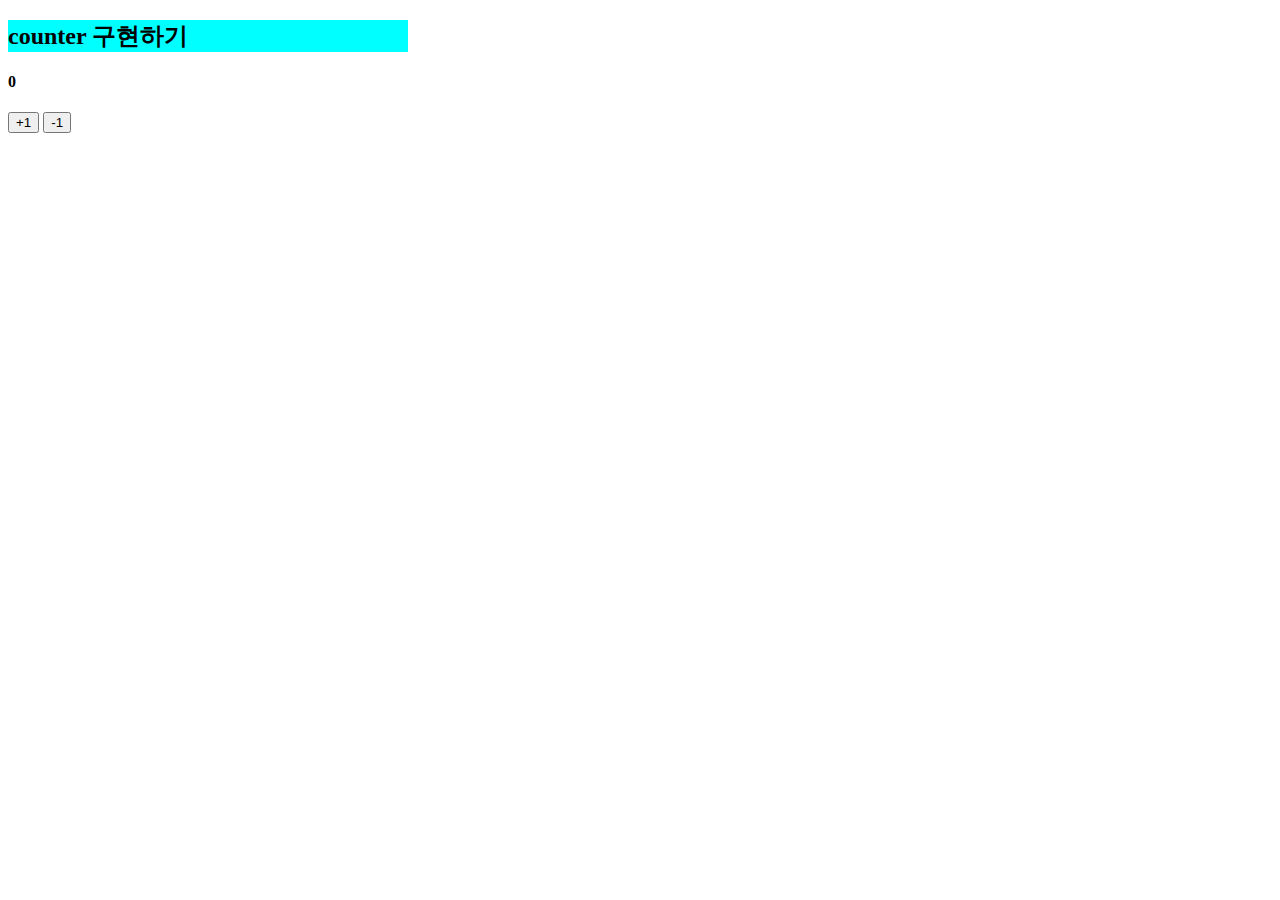
==== index.html @ a2a191c7 "Add files via upload" ====
<!DOCTYPE html>
<html lang="ko">
<head>
    <meta charset="UTF-8">
    <meta name="viewport" content="width=device-width, initial-scale=1.0">
    <title>Document</title>
    <style>
        h2 {
            background-color: aqua;
            width: 400px;
        }
    </style>
</head>
<body>
    <h2>counter 구현하기</h2>
    <h4 id = number>0</h4>
    <div>
        <button id = "inc">+1</button>
        <button id = "dec">-1</button>
    </div>
    
    <script>
        const $number = document.getElementById("number");
        const $incBtn = document.getElementById("inc");
        const $decBtn = document.getElementById("dec");

        $incBtn.addEventListener("click", increase);

        function increase(){
            const current = parseInt($number.textContent, 10);
            $number.textContent = current + 1;
        }

        $decBtn.addEventListener("click", decrease);

        function decrease(){
            const current = parseInt($number.textContent, 10);
            $number.textContent = current - 1;
        }
    </script>
    
</body>
</body>
</html>
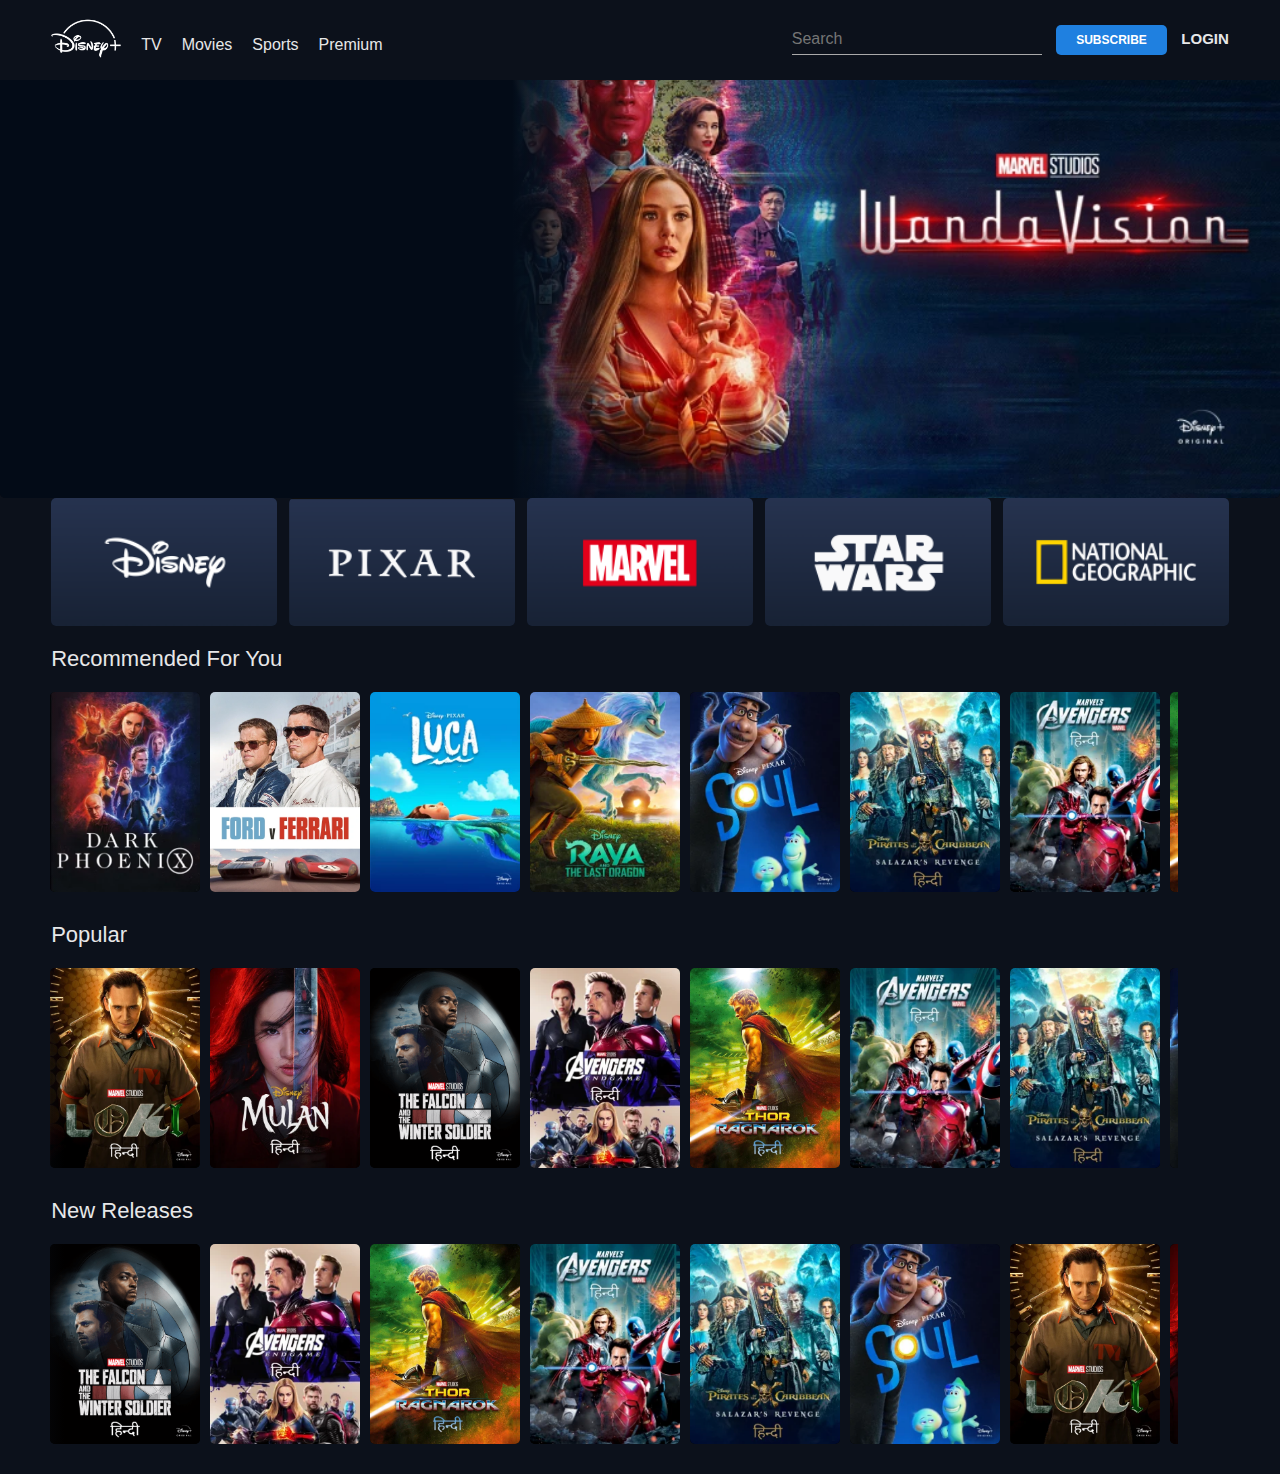
==== commit b7ef1ef1: "Rename disney+.html to index.html" ====
--- a/index.html
+++ b/index.html
@@ -1,44 +1,586 @@
 <!DOCTYPE html>
-<html lang="ko">
+<html lang="en">
 <head>
     <meta charset="UTF-8">
     <meta name="viewport" content="width=device-width, initial-scale=1.0">
-    <title>Document</title>
-    <style>
-        h2 {
-            background-color: aqua;
-            width: 400px;
-        }
-    </style>
+    <title>Disney+</title>
+
+    <link rel="stylesheet" href="disney+.css">
+    
 </head>
 <body>
-    <h2>counter 구현하기</h2>
-    <h4 id = number>0</h4>
-    <div>
-        <button id = "inc">+1</button>
-        <button id = "dec">-1</button>
+    
+    <nav class="navbar">
+        <img src="image/logo.png" class="brand-logo" alt="">
+        <ul class="nav-links">
+            <li class="nav-items"><a href="#">TV</a></li>
+            <li class="nav-items"><a href="#">Movies</a></li>
+            <li class="nav-items"><a href="#">Sports</a></li>
+            <li class="nav-items"><a href="#">Premium</a></li>
+        </ul>
+        <div class="right-container">
+            <input type="text" class="search-box" placeholder="search">
+            <button class="sub-btn">subscribe</button>
+            <a href="#" class="login-link">Login</a> 
+        </div>
+    </nav>
+    <div class="caraousel-container">
+        <div class="caraousel">
+            <div class="slider">
+                <div class="slide-content">
+                </div>
+                <img src="image/slider 3.PNG" alt="">
+            </div>
+        </div>
+        <div class = "video-card-container">
+            <div class="video-card">
+                <img src="image/disney.PNG" class="video-card-image">
+                <video src="mp4/disney.mp4" muted loop class="card-video"></video>
+            </div>
+            <div class="video-card">
+                <img src="image/pixar.PNG" class="video-card-image">
+                <video src="mp4/pixar.mp4" muted loop class="card-video"></video>
+            </div>
+            <div class="video-card">
+                <img src="image/marvel.PNG" class="video-card-image">
+                <video src="mp4/marvel.mp4" muted loop class="card-video"></video>
+            </div>
+            <div class="video-card">
+                <img src="image/star-wars.PNG" class="video-card-image">
+                <video src="mp4/star-war.mp4" muted loop class="card-video"></video>
+            </div>
+            <div class="video-card">
+                <img src="image/geographic.PNG" class="video-card-image">
+                <video src = "mp4/geographic.mp4" muted loop class="card-video"></video>
+            </div>
+        </div>
     </div>
-    
-    <script>
-        const $number = document.getElementById("number");
-        const $incBtn = document.getElementById("inc");
-        const $decBtn = document.getElementById("dec");
-
-        $incBtn.addEventListener("click", increase);
-
-        function increase(){
-            const current = parseInt($number.textContent, 10);
-            $number.textContent = current + 1;
-        }
-
-        $decBtn.addEventListener("click", decrease);
-
-        function decrease(){
-            const current = parseInt($number.textContent, 10);
-            $number.textContent = current - 1;
-        }
-    </script>
-    
+
+    <h1 class="title">recommended for you</h1>
+    <div class="movies-list">
+        <button class="pre-btn"><img src="image/pre.png"></button>
+        <button class="nxt-btn"><img src="image/nxt.png"></button>
+        <div class="card-container">
+            <div class="card">
+                <img src="image/poster 12.png" class="card-img">
+                <div class="card-body">
+                    <h2 class="name">movie name</h2>
+                    <h6 class="des">Lorem ipsum dolor sit amet consectetur</h6>
+                    <button class="watchlist-btn">add to watchlist</button>   
+                </div>
+            </div>
+
+            <div class="card">
+                <img src="image/poster 11.png" class="card-img">
+                <div class="card-body">
+                    <h2 class="name">movie name</h2>
+                    <h6 class="des">Lorem ipsum dolor sit amet consectetur</h6>
+                    <button class="watchlist-btn">add to watchlist</button>   
+                </div>
+            </div>
+
+            <div class="card">
+                <img src="image/poster 10.png" class="card-img">
+                <div class="card-body">
+                    <h2 class="name">movie name</h2>
+                    <h6 class="des">Lorem ipsum dolor sit amet consectetur</h6>
+                    <button class="watchlist-btn">add to watchlist</button>   
+                </div>
+            </div>
+
+            <div class="card">
+                <img src="image/poster 9.png" class="card-img">
+                <div class="card-body">
+                    <h2 class="name">movie name</h2>
+                    <h6 class="des">Lorem ipsum dolor sit amet consectetur</h6>
+                    <button class="watchlist-btn">add to watchlist</button>   
+                </div>
+            </div>
+
+            <div class="card">
+                <img src="image/poster 8.png" class="card-img">
+                <div class="card-body">
+                    <h2 class="name">movie name</h2>
+                    <h6 class="des">Lorem ipsum dolor sit amet consectetur</h6>
+                    <button class="watchlist-btn">add to watchlist</button>   
+                </div>
+            </div>
+
+            <div class="card">
+                <img src="image/poster 7.png" class="card-img">
+                <div class="card-body">
+                    <h2 class="name">movie name</h2>
+                    <h6 class="des">Lorem ipsum dolor sit amet consectetur</h6>
+                    <button class="watchlist-btn">add to watchlist</button>   
+                </div>
+            </div>
+
+            <div class="card">
+                <img src="image/poster 6.png" class="card-img">
+                <div class="card-body">
+                    <h2 class="name">movie name</h2>
+                    <h6 class="des">Lorem ipsum dolor sit amet consectetur</h6>
+                    <button class="watchlist-btn">add to watchlist</button>   
+                </div>
+            </div>
+
+            <div class="card">
+                <img src="image/poster 5.png" class="card-img">
+                <div class="card-body">
+                    <h2 class="name">movie name</h2>
+                    <h6 class="des">Lorem ipsum dolor sit amet consectetur</h6>
+                    <button class="watchlist-btn">add to watchlist</button>   
+                </div>
+            </div>
+
+            <div class="card">
+                <img src="image/poster 4.png" class="card-img">
+                <div class="card-body">
+                    <h2 class="name">movie name</h2>
+                    <h6 class="des">Lorem ipsum dolor sit amet consectetur</h6>
+                    <button class="watchlist-btn">add to watchlist</button>   
+                </div>
+            </div>
+
+            <div class="card">
+                <img src="image/poster 3.png" class="card-img">
+                <div class="card-body">
+                    <h2 class="name">movie name</h2>
+                    <h6 class="des">Lorem ipsum dolor sit amet consectetur</h6>
+                    <button class="watchlist-btn">add to watchlist</button>   
+                </div>
+            </div>
+
+            <div class="card">
+                <img src="image/poster 2.png" class="card-img">
+                <div class="card-body">
+                    <h2 class="name">movie name</h2>
+                    <h6 class="des">Lorem ipsum dolor sit amet consectetur</h6>
+                    <button class="watchlist-btn">add to watchlist</button>   
+                </div>
+            </div>
+
+            <div class="card">
+                <img src="image/poster 1.png" class="card-img">
+                <div class="card-body">
+                    <h2 class="name">movie name</h2>
+                    <h6 class="des">Lorem ipsum dolor sit amet consectetur</h6>
+                    <button class="watchlist-btn">add to watchlist</button>   
+                </div>
+            </div>
+        </div>
+    </div>
+
+    <h1 class="title">popular</h1>
+    <div class="movies-list">
+        <button class="pre-btn"><img src="image/pre.png"></button>
+        <button class="nxt-btn"><img src="image/nxt.png"></button>
+        <div class="card-container">
+            <div class="card">
+                <img src="image/poster 1.png" class="card-img">
+                <div class="card-body">
+                    <h2 class="name">movie name</h2>
+                    <h6 class="des">Lorem ipsum dolor sit amet consectetur</h6>
+                    <button class="watchlist-btn">add to watchlist</button>   
+                </div>
+            </div>
+
+            <div class="card">
+                <img src="image/poster 2.png" class="card-img">
+                <div class="card-body">
+                    <h2 class="name">movie name</h2>
+                    <h6 class="des">Lorem ipsum dolor sit amet consectetur</h6>
+                    <button class="watchlist-btn">add to watchlist</button>   
+                </div>
+            </div>
+
+            <div class="card">
+                <img src="image/poster 3.png" class="card-img">
+                <div class="card-body">
+                    <h2 class="name">movie name</h2>
+                    <h6 class="des">Lorem ipsum dolor sit amet consectetur</h6>
+                    <button class="watchlist-btn">add to watchlist</button>   
+                </div>
+            </div>
+
+            <div class="card">
+                <img src="image/poster 4.png" class="card-img">
+                <div class="card-body">
+                    <h2 class="name">movie name</h2>
+                    <h6 class="des">Lorem ipsum dolor sit amet consectetur</h6>
+                    <button class="watchlist-btn">add to watchlist</button>   
+                </div>
+            </div>
+
+            <div class="card">
+                <img src="image/poster 5.png" class="card-img">
+                <div class="card-body">
+                    <h2 class="name">movie name</h2>
+                    <h6 class="des">Lorem ipsum dolor sit amet consectetur</h6>
+                    <button class="watchlist-btn">add to watchlist</button>   
+                </div>
+            </div>
+
+            <div class="card">
+                <img src="image/poster 6.png" class="card-img">
+                <div class="card-body">
+                    <h2 class="name">movie name</h2>
+                    <h6 class="des">Lorem ipsum dolor sit amet consectetur</h6>
+                    <button class="watchlist-btn">add to watchlist</button>   
+                </div>
+            </div>
+
+            <div class="card">
+                <img src="image/poster 7.png" class="card-img">
+                <div class="card-body">
+                    <h2 class="name">movie name</h2>
+                    <h6 class="des">Lorem ipsum dolor sit amet consectetur</h6>
+                    <button class="watchlist-btn">add to watchlist</button>   
+                </div>
+            </div>
+
+            <div class="card">
+                <img src="image/poster 8.png" class="card-img">
+                <div class="card-body">
+                    <h2 class="name">movie name</h2>
+                    <h6 class="des">Lorem ipsum dolor sit amet consectetur</h6>
+                    <button class="watchlist-btn">add to watchlist</button>   
+                </div>
+            </div>
+
+            <div class="card">
+                <img src="image/poster 9.png" class="card-img">
+                <div class="card-body">
+                    <h2 class="name">movie name</h2>
+                    <h6 class="des">Lorem ipsum dolor sit amet consectetur</h6>
+                    <button class="watchlist-btn">add to watchlist</button>   
+                </div>
+            </div>
+
+            <div class="card">
+                <img src="image/poster 10.png" class="card-img">
+                <div class="card-body">
+                    <h2 class="name">movie name</h2>
+                    <h6 class="des">Lorem ipsum dolor sit amet consectetur</h6>
+                    <button class="watchlist-btn">add to watchlist</button>   
+                </div>
+            </div>
+
+            <div class="card">
+                <img src="image/poster 11.png" class="card-img">
+                <div class="card-body">
+                    <h2 class="name">movie name</h2>
+                    <h6 class="des">Lorem ipsum dolor sit amet consectetur</h6>
+                    <button class="watchlist-btn">add to watchlist</button>   
+                </div>
+            </div>
+
+            <div class="card">
+                <img src="image/poster 12.png" class="card-img">
+                <div class="card-body">
+                    <h2 class="name">movie name</h2>
+                    <h6 class="des">Lorem ipsum dolor sit amet consectetur</h6>
+                    <button class="watchlist-btn">add to watchlist</button>   
+                </div>
+            </div>
+
+            <div class="card">
+                <img src="image/poster 2.png" class="card-img">
+                <div class="card-body">
+                    <h2 class="name">movie name</h2>
+                    <h6 class="des">Lorem ipsum dolor sit amet consectetur</h6>
+                    <button class="watchlist-btn">add to watchlist</button>   
+                </div>
+            </div>
+
+            <div class="card">
+                <img src="image/poster 3.png" class="card-img">
+                <div class="card-body">
+                    <h2 class="name">movie name</h2>
+                    <h6 class="des">Lorem ipsum dolor sit amet consectetur</h6>
+                    <button class="watchlist-btn">add to watchlist</button>   
+                </div>
+            </div>
+
+            <div class="card">
+                <img src="image/poster 4.png" class="card-img">
+                <div class="card-body">
+                    <h2 class="name">movie name</h2>
+                    <h6 class="des">Lorem ipsum dolor sit amet consectetur</h6>
+                    <button class="watchlist-btn">add to watchlist</button>   
+                </div>
+            </div>
+
+            <div class="card">
+                <img src="image/poster 5.png" class="card-img">
+                <div class="card-body">
+                    <h2 class="name">movie name</h2>
+                    <h6 class="des">Lorem ipsum dolor sit amet consectetur</h6>
+                    <button class="watchlist-btn">add to watchlist</button>   
+                </div>
+            </div>
+
+            <div class="card">
+                <img src="image/poster 6.png" class="card-img">
+                <div class="card-body">
+                    <h2 class="name">movie name</h2>
+                    <h6 class="des">Lorem ipsum dolor sit amet consectetur</h6>
+                    <button class="watchlist-btn">add to watchlist</button>   
+                </div>
+            </div>
+
+            <div class="card">
+                <img src="image/poster 7.png" class="card-img">
+                <div class="card-body">
+                    <h2 class="name">movie name</h2>
+                    <h6 class="des">Lorem ipsum dolor sit amet consectetur</h6>
+                    <button class="watchlist-btn">add to watchlist</button>   
+                </div>
+            </div>
+
+            <div class="card">
+                <img src="image/poster 8.png" class="card-img">
+                <div class="card-body">
+                    <h2 class="name">movie name</h2>
+                    <h6 class="des">Lorem ipsum dolor sit amet consectetur</h6>
+                    <button class="watchlist-btn">add to watchlist</button>   
+                </div>
+            </div>
+
+            <div class="card">
+                <img src="image/poster 9.png" class="card-img">
+                <div class="card-body">
+                    <h2 class="name">movie name</h2>
+                    <h6 class="des">Lorem ipsum dolor sit amet consectetur</h6>
+                    <button class="watchlist-btn">add to watchlist</button>   
+                </div>
+            </div>
+
+            <div class="card">
+                <img src="image/poster 10.png" class="card-img">
+                <div class="card-body">
+                    <h2 class="name">movie name</h2>
+                    <h6 class="des">Lorem ipsum dolor sit amet consectetur</h6>
+                    <button class="watchlist-btn">add to watchlist</button>   
+                </div>
+            </div>
+
+            <div class="card">
+                <img src="image/poster 11.png" class="card-img">
+                <div class="card-body">
+                    <h2 class="name">movie name</h2>
+                    <h6 class="des">Lorem ipsum dolor sit amet consectetur</h6>
+                    <button class="watchlist-btn">add to watchlist</button>   
+                </div>
+            </div>
+
+            <div class="card">
+                <img src="image/poster 12.png" class="card-img">
+                <div class="card-body">
+                    <h2 class="name">movie name</h2>
+                    <h6 class="des">Lorem ipsum dolor sit amet consectetur</h6>
+                    <button class="watchlist-btn">add to watchlist</button>   
+                </div>
+            </div>
+        </div>
+    </div>
+
+    <h1 class="title">new releases</h1>
+    <div class="movies-list">
+        <button class="pre-btn"><img src="image/pre.png"></button>
+        <button class="nxt-btn"><img src="image/nxt.png"></button>
+        <div class="card-container">
+            <div class="card">
+                <img src="image/poster 3.png" class="card-img">
+                <div class="card-body">
+                    <h2 class="name">movie name</h2>
+                    <h6 class="des">Lorem ipsum dolor sit amet consectetur</h6>
+                    <button class="watchlist-btn">add to watchlist</button>   
+                </div>
+            </div>
+
+            <div class="card">
+                <img src="image/poster 4.png" class="card-img">
+                <div class="card-body">
+                    <h2 class="name">movie name</h2>
+                    <h6 class="des">Lorem ipsum dolor sit amet consectetur</h6>
+                    <button class="watchlist-btn">add to watchlist</button>   
+                </div>
+            </div>
+
+            <div class="card">
+                <img src="image/poster 5.png" class="card-img">
+                <div class="card-body">
+                    <h2 class="name">movie name</h2>
+                    <h6 class="des">Lorem ipsum dolor sit amet consectetur</h6>
+                    <button class="watchlist-btn">add to watchlist</button>   
+                </div>
+            </div>
+
+            <div class="card">
+                <img src="image/poster 6.png" class="card-img">
+                <div class="card-body">
+                    <h2 class="name">movie name</h2>
+                    <h6 class="des">Lorem ipsum dolor sit amet consectetur</h6>
+                    <button class="watchlist-btn">add to watchlist</button>   
+                </div>
+            </div>
+
+            <div class="card">
+                <img src="image/poster 7.png" class="card-img">
+                <div class="card-body">
+                    <h2 class="name">movie name</h2>
+                    <h6 class="des">Lorem ipsum dolor sit amet consectetur</h6>
+                    <button class="watchlist-btn">add to watchlist</button>   
+                </div>
+            </div>
+
+            <div class="card">
+                <img src="image/poster 8.png" class="card-img">
+                <div class="card-body">
+                    <h2 class="name">movie name</h2>
+                    <h6 class="des">Lorem ipsum dolor sit amet consectetur</h6>
+                    <button class="watchlist-btn">add to watchlist</button>   
+                </div>
+            </div>
+
+            <div class="card">
+                <img src="image/poster 1.png" class="card-img">
+                <div class="card-body">
+                    <h2 class="name">movie name</h2>
+                    <h6 class="des">Lorem ipsum dolor sit amet consectetur</h6>
+                    <button class="watchlist-btn">add to watchlist</button>   
+                </div>
+            </div>
+
+            <div class="card">
+                <img src="image/poster 2.png" class="card-img">
+                <div class="card-body">
+                    <h2 class="name">movie name</h2>
+                    <h6 class="des">Lorem ipsum dolor sit amet consectetur</h6>
+                    <button class="watchlist-btn">add to watchlist</button>   
+                </div>
+            </div>
+
+            <div class="card">
+                <img src="image/poster 3.png" class="card-img">
+                <div class="card-body">
+                    <h2 class="name">movie name</h2>
+                    <h6 class="des">Lorem ipsum dolor sit amet consectetur</h6>
+                    <button class="watchlist-btn">add to watchlist</button>   
+                </div>
+            </div>
+
+            <div class="card">
+                <img src="image/poster 4.png" class="card-img">
+                <div class="card-body">
+                    <h2 class="name">movie name</h2>
+                    <h6 class="des">Lorem ipsum dolor sit amet consectetur</h6>
+                    <button class="watchlist-btn">add to watchlist</button>   
+                </div>
+            </div>
+
+            <div class="card">
+                <img src="image/poster 5.png" class="card-img">
+                <div class="card-body">
+                    <h2 class="name">movie name</h2>
+                    <h6 class="des">Lorem ipsum dolor sit amet consectetur</h6>
+                    <button class="watchlist-btn">add to watchlist</button>   
+                </div>
+            </div>
+
+            <div class="card">
+                <img src="image/poster 6.png" class="card-img">
+                <div class="card-body">
+                    <h2 class="name">movie name</h2>
+                    <h6 class="des">Lorem ipsum dolor sit amet consectetur</h6>
+                    <button class="watchlist-btn">add to watchlist</button>   
+                </div>
+            </div>
+
+            <div class="card">
+                <img src="image/poster 7.png" class="card-img">
+                <div class="card-body">
+                    <h2 class="name">movie name</h2>
+                    <h6 class="des">Lorem ipsum dolor sit amet consectetur</h6>
+                    <button class="watchlist-btn">add to watchlist</button>   
+                </div>
+            </div>
+
+            <div class="card">
+                <img src="image/poster 8.png" class="card-img">
+                <div class="card-body">
+                    <h2 class="name">movie name</h2>
+                    <h6 class="des">Lorem ipsum dolor sit amet consectetur</h6>
+                    <button class="watchlist-btn">add to watchlist</button>   
+                </div>
+            </div>
+
+            <div class="card">
+                <img src="image/poster 3.png" class="card-img">
+                <div class="card-body">
+                    <h2 class="name">movie name</h2>
+                    <h6 class="des">Lorem ipsum dolor sit amet consectetur</h6>
+                    <button class="watchlist-btn">add to watchlist</button>   
+                </div>
+            </div>
+
+            <div class="card">
+                <img src="image/poster 2.png" class="card-img">
+                <div class="card-body">
+                    <h2 class="name">movie name</h2>
+                    <h6 class="des">Lorem ipsum dolor sit amet consectetur</h6>
+                    <button class="watchlist-btn">add to watchlist</button>   
+                </div>
+            </div>
+
+            <div class="card">
+                <img src="image/poster 1.png" class="card-img">
+                <div class="card-body">
+                    <h2 class="name">movie name</h2>
+                    <h6 class="des">Lorem ipsum dolor sit amet consectetur</h6>
+                    <button class="watchlist-btn">add to watchlist</button>   
+                </div>
+            </div>
+
+            <div class="card">
+                <img src="image/poster 12.png" class="card-img">
+                <div class="card-body">
+                    <h2 class="name">movie name</h2>
+                    <h6 class="des">Lorem ipsum dolor sit amet consectetur</h6>
+                    <button class="watchlist-btn">add to watchlist</button>   
+                </div>
+            </div>
+
+            <div class="card">
+                <img src="image/poster 11.png" class="card-img">
+                <div class="card-body">
+                    <h2 class="name">movie name</h2>
+                    <h6 class="des">Lorem ipsum dolor sit amet consectetur</h6>
+                    <button class="watchlist-btn">add to watchlist</button>   
+                </div>
+            </div>
+
+            <div class="card">
+                <img src="image/poster 10.png" class="card-img">
+                <div class="card-body">
+                    <h2 class="name">movie name</h2>
+                    <h6 class="des">Lorem ipsum dolor sit amet consectetur</h6>
+                    <button class="watchlist-btn">add to watchlist</button>   
+                </div>
+            </div>
+
+            <div class="card">
+                <img src="image/poster 9.png" class="card-img">
+                <div class="card-body">
+                    <h2 class="name">movie name</h2>
+                    <h6 class="des">Lorem ipsum dolor sit amet consectetur</h6>
+                    <button class="watchlist-btn">add to watchlist</button>   
+                </div>
+            </div>
+        </div>
+    </div>
+    <script src = "index.js" defer></script>
+
 </body>
-</body>
-</html>+</html>
--- a/disney+.css
+++ b/disney+.css
@@ -0,0 +1,340 @@
+*{
+    margin:0;
+    padding: 0;
+    box-sizing: border-box;
+}
+
+body{
+    width: 100%;
+    background: #0c111b;
+    position: relative;
+    font-family: roboto,sans-serif;
+}
+
+.navbar{
+    width: 100%;
+    height:80px;
+    position:fixed;
+    top: 0;
+    left:0;
+    padding: 0 4%;
+    background: #0c111b;
+    z-index: 9;
+    display: flex;
+    align-items: center;
+}
+
+.brand-logo{
+    height: 70px;
+}
+
+.nav-links{
+    margin-top: 10px;
+    display: flex;
+    list-style: none;
+}
+
+.nav-items a{
+    text-decoration: none;
+    margin-left: 20px;
+    text-transform: capitalize;
+    color: #fff;
+    opacity: 0.9;
+}
+
+.right-container{
+    display: block;
+    margin-left:auto;
+}
+
+.search-box{
+    border:none;
+    border-bottom: 1px solid #aaa;
+    background: transparent;
+    outline:none;
+    height: 30px;
+    color: #fff;
+    width: 250px;
+    text-transform: capitalize;
+    font-size: 16px;
+    font-weight: 500;
+    transition:0.5s;
+}
+
+.search-box:focus{
+    width: 400px;
+    border-color: #1f80e0;
+}
+
+.sub-btn{
+    background: #1f80e0;
+    height: 30px;
+    padding: 0 20px;
+    color:#fff;
+    border-radius: 5px;
+    border:none;
+    outline:none;
+    text-transform: uppercase;
+    font-weight: 700;
+    font-size: 12px;
+    margin: 0 10px;
+}
+
+.login-link{
+    color:#fff;
+    opacity: 0.9;
+    text-transform: uppercase;
+    font-size: 15px;
+    font-weight: 700;
+    text-decoration: none;
+}
+
+.carousel-container{
+    position:relative;
+    width:100px;
+    height: 450px;
+    padding: 20px 0;
+    overflow-x:hidden;
+    margin-top:80px;
+}
+
+.carousel-container{
+    position: relative;
+    width: 100%;
+    height: 450px;
+    padding: 20px 0;
+    overflow-x: hidden;
+    margin-top: 80px;
+}
+
+.carousel{
+    display: flex;
+    width: 92%;
+    height: 100%;
+    position: relative;
+    margin: auto;
+}
+
+.slider{
+    flex: 0 0 auto;
+    margin-right: 30px;
+    position: relative;
+    background: rgba(0, 0, 0,0.5);
+    border-radius: 5px;
+    width: 100%;
+    height: 100%;
+    left: 0;
+    transition: 1s;
+    overflow: hidden;
+}
+
+.slider img{
+    width: 70%;
+    min-height: 100%;
+    object-fit: cover;
+    display: block;
+    margin-left: auto;
+}
+
+.slide-content{
+    position: absolute;
+    width: 50%;
+    height: 100%;
+    z-index: 2;
+    background: linear-gradient(to right, #030b17 80%, #0c111b00);
+    color: #fff;
+}
+
+.movie-title{
+    padding-left: 50px;
+    text-transform: capitalize;
+    margin-top: 80px;
+}
+
+
+.video-card-container{
+    position: relative;
+    width : 92%;
+    margin:auto;
+    height: 10vw;
+    display: flex;
+    margin-bottom:20px;
+    justify-content: space-between;
+}
+
+.video-card{
+    position: relative;
+    min-width: calc(100%/5 - 10px);
+    width: calc(100%/5 - 10px);
+    height: 100%;
+    border-radius: 5px;
+    overflow: hidden;
+    background: #030b17;
+}
+
+.video-card-image, 
+.card-video{
+    width: 100%;
+    height: 100%;
+    object-fit: cover;
+}
+
+.card-video{
+    position: absolute;
+}
+
+.video-card:hover .video-card-image{
+    display: none;
+}
+
+.title{
+    color:#fff;
+    opacity: 0.9;
+    padding-left: 4%;
+    text-transform: capitalize;
+    font-size: 22px;
+    font-weight: 500;
+}
+
+.movies-list{
+    width: 100%;
+    height: 220px;
+    position: relative;
+    margin: 10px 0 20px;
+}
+
+.card-container{
+    position: absolute;
+    width: 92%;
+    padding-left: 50px;
+    height: 220px;
+    display: flex;
+    margin: 0 auto;
+    align-items: center;
+    overflow-x: auto;
+    overflow-y: visible;
+    scroll-behavior: smooth;
+}
+
+.card-container::-webkit-scrollbar{
+    display: none;
+}
+
+.card{
+    position: relative;
+    min-width: 150px;
+    width: 150px;
+    height: 200px;
+    border-radius: 5px;
+    overflow: hidden;
+    margin-right: 10px;
+    transition: .5s;
+    background: #000;
+}
+
+.card-img{
+    width: 100%;
+    height: 100%;
+    object-fit: cover;
+}
+
+.card:hover{
+    transform: scale(1.1);
+}
+
+.card:hover .card-body{
+    opacity: 1;
+}
+.card-body{
+    opacity: 0;
+    width: 100%;
+    height: 100%;
+    position: absolute;
+    top: 0;
+    left: 0;
+    z-index: 2;
+    background: linear-gradient(to bottom, rgba(4, 8, 15, 0), #192133 90%);
+    padding: 10px;
+    transform: 0.5s;
+}
+.name{
+    color: #fff;
+    font-size: 15px;
+    font-weight: 500;
+    text-transform: capitalize;
+    margin-top: 60%;
+}
+
+.des{
+    color: #fff;
+    opacity: 0.8;
+    margin: 5px p;
+    font-weight: 500;
+    font-size: 12px;
+}
+
+.watchlist-btn{
+    position: relative;
+    width: 100%;
+    text-transform: capitalize;
+    background: none;
+    border: none;
+    font-weight: 500;
+    text-align: right;
+    color: rgba(255, 255, 255, 0.5);
+    margin: 5px 0;
+    cursor: pointer;
+    padding: 10px 5px;
+    border-radius: 5px;
+
+}
+
+.watchlist-btn::before{
+    content: '';
+    position:absolute;
+    top: 0;
+    left: -5px;
+    height: 35px;
+    width: 35px;
+    background-image: url(image/add.png);
+    background-size: cover;
+    transform: scale(0.4);
+}
+
+.watchlist-btn:hover{
+    color: #fff;
+    background: rgba(255, 255, 255, 0.1);
+}
+
+.pre-btn, .nxt-btn{
+    position: absolute;
+    top: 0;
+    width: 5%;
+    height: 100%;
+    z-index: 2;
+    border: none;
+    cursor: pointer;
+    outline: none;
+}
+
+.pre-btn{
+    left:0;
+    background: linear-gradient(to right, #0c111b 0%, #0c111b00);
+}
+
+.nxt-btn{
+    right:0;
+    background: linear-gradient(to left, #0c111b 0%, #0c111b00);
+}
+
+.nxt-btn img,
+.pre-btn img{
+    width: 15px;
+    height: 20px;
+    opacity: 0;
+}
+
+.pre-btn:hover img,
+.nxt-btn:hover img{
+    opacity: 1;
+}